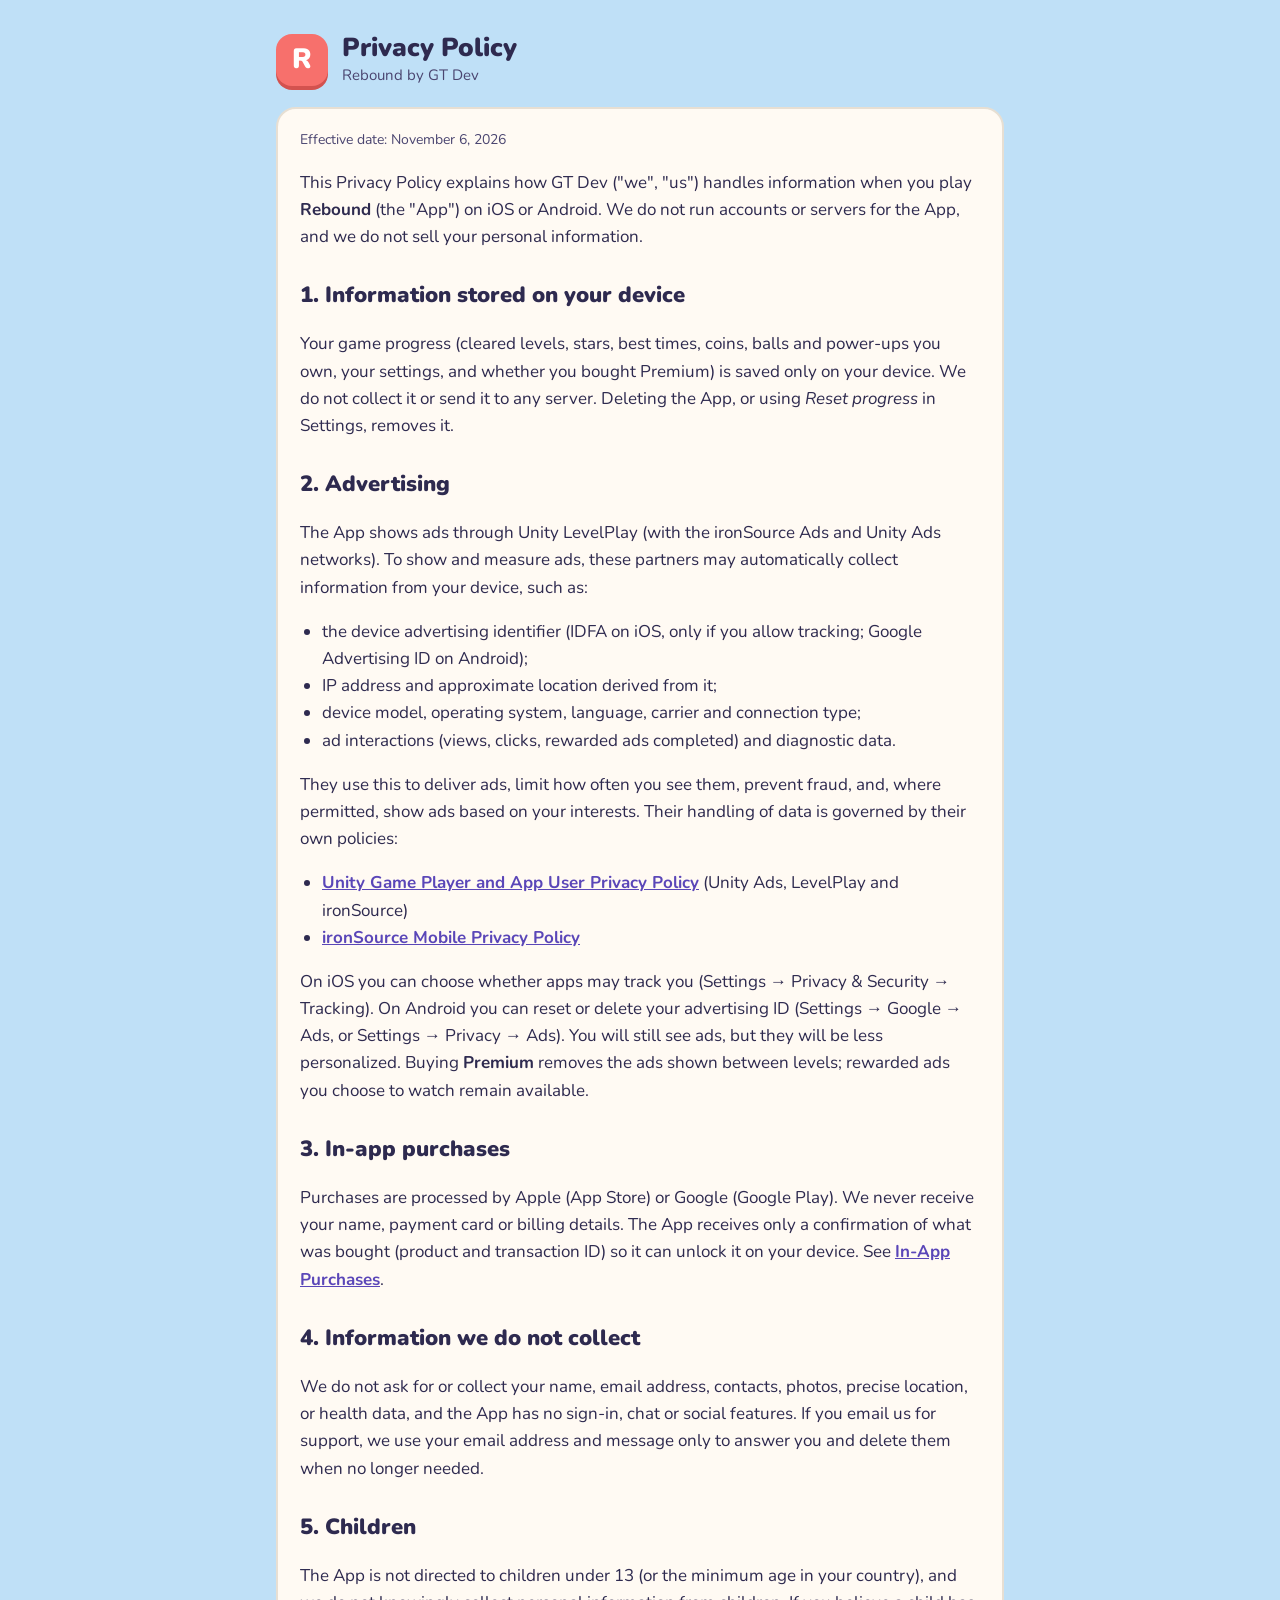
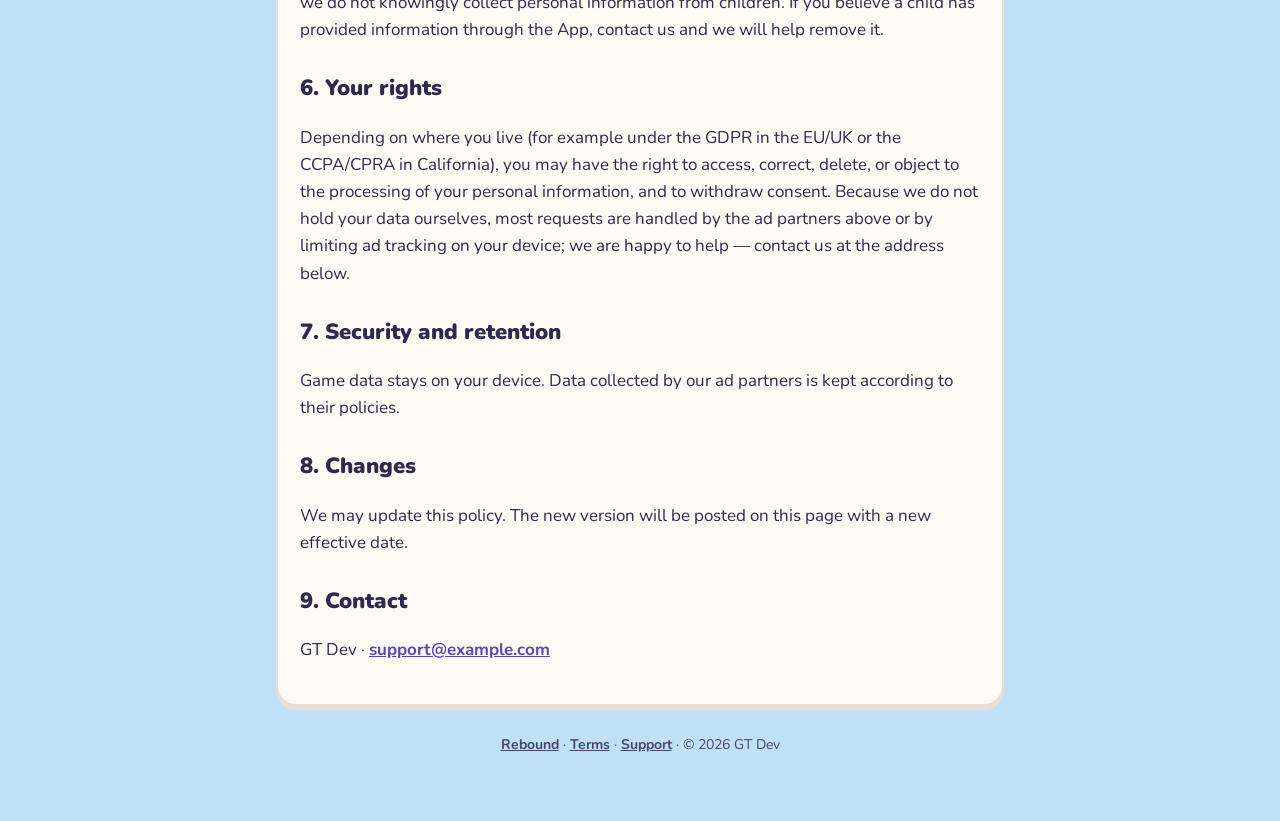
==== rebound/privacy/index.html @ 6fb93390 "Add Rebound privacy policy, terms, purchases and support pages" ====
<!doctype html>
<html lang="en">
<head>
<meta charset="utf-8">
<meta name="viewport" content="width=device-width, initial-scale=1">
<title>Rebound Privacy Policy</title>
<meta name="description" content="How Rebound by GT Dev handles your data.">
<link rel="preconnect" href="https://fonts.googleapis.com">
<link href="https://fonts.googleapis.com/css2?family=Nunito:wght@400;700;800;900&display=swap" rel="stylesheet">
<link rel="stylesheet" href="../../assets/style.css">
</head>
<body>
<div class="wrap">
  <header class="top">
    <a href="../"><div class="logo">R</div></a>
    <div><h1>Privacy Policy</h1><p>Rebound by GT Dev</p></div>
  </header>

  <div class="card">
    <p class="meta">Effective date: November 6, 2026</p>

    <p>This Privacy Policy explains how GT Dev ("we", "us") handles information when you play <strong>Rebound</strong> (the "App") on iOS or Android. We do not run accounts or servers for the App, and we do not sell your personal information.</p>

    <h2>1. Information stored on your device</h2>
    <p>Your game progress (cleared levels, stars, best times, coins, balls and power-ups you own, your settings, and whether you bought Premium) is saved only on your device. We do not collect it or send it to any server. Deleting the App, or using <em>Reset progress</em> in Settings, removes it.</p>

    <h2>2. Advertising</h2>
    <p>The App shows ads through Unity LevelPlay (with the ironSource Ads and Unity Ads networks). To show and measure ads, these partners may automatically collect information from your device, such as:</p>
    <ul>
      <li>the device advertising identifier (IDFA on iOS, only if you allow tracking; Google Advertising ID on Android);</li>
      <li>IP address and approximate location derived from it;</li>
      <li>device model, operating system, language, carrier and connection type;</li>
      <li>ad interactions (views, clicks, rewarded ads completed) and diagnostic data.</li>
    </ul>
    <p>They use this to deliver ads, limit how often you see them, prevent fraud, and, where permitted, show ads based on your interests. Their handling of data is governed by their own policies:</p>
    <ul>
      <li><a href="https://unity.com/legal/game-player-and-app-user-privacy-policy" rel="noopener">Unity Game Player and App User Privacy Policy</a> (Unity Ads, LevelPlay and ironSource)</li>
      <li><a href="https://developers.is.com/ironsource-mobile/air/ironsource-mobile-privacy-policy/" rel="noopener">ironSource Mobile Privacy Policy</a></li>
    </ul>
    <p>On iOS you can choose whether apps may track you (Settings → Privacy &amp; Security → Tracking). On Android you can reset or delete your advertising ID (Settings → Google → Ads, or Settings → Privacy → Ads). You will still see ads, but they will be less personalized. Buying <strong>Premium</strong> removes the ads shown between levels; rewarded ads you choose to watch remain available.</p>

    <h2>3. In-app purchases</h2>
    <p>Purchases are processed by Apple (App Store) or Google (Google Play). We never receive your name, payment card or billing details. The App receives only a confirmation of what was bought (product and transaction ID) so it can unlock it on your device. See <a href="../purchases/">In-App Purchases</a>.</p>

    <h2>4. Information we do not collect</h2>
    <p>We do not ask for or collect your name, email address, contacts, photos, precise location, or health data, and the App has no sign-in, chat or social features. If you email us for support, we use your email address and message only to answer you and delete them when no longer needed.</p>

    <h2>5. Children</h2>
    <p>The App is not directed to children under 13 (or the minimum age in your country), and we do not knowingly collect personal information from children. If you believe a child has provided information through the App, contact us and we will help remove it.</p>

    <h2>6. Your rights</h2>
    <p>Depending on where you live (for example under the GDPR in the EU/UK or the CCPA/CPRA in California), you may have the right to access, correct, delete, or object to the processing of your personal information, and to withdraw consent. Because we do not hold your data ourselves, most requests are handled by the ad partners above or by limiting ad tracking on your device; we are happy to help — contact us at the address below.</p>

    <h2>7. Security and retention</h2>
    <p>Game data stays on your device. Data collected by our ad partners is kept according to their policies.</p>

    <h2>8. Changes</h2>
    <p>We may update this policy. The new version will be posted on this page with a new effective date.</p>

    <h2>9. Contact</h2>
    <p>GT Dev · <a href="mailto:support@example.com">support@example.com</a></p>
  </div>

  <footer><a href="../">Rebound</a> · <a href="../terms/">Terms</a> · <a href="../support/">Support</a> · © 2026 GT Dev</footer>
</div>
</body>
</html>
---- assets/style.css ----
:root {
  --ink: #2e2a4f;
  --muted: #4a4570;
  --bg: #bfe0f7;
  --card: #fffaf3;
  --line: #e7dfd3;
  --accent: #f7706c;
  --accent-dark: #d3524f;
  --lilac: #8f79d6;
  --link: #5a46b8;
}
@media (prefers-color-scheme: dark) {
  :root {
    --ink: #f1eefc;
    --muted: #c4bfe0;
    --bg: #1b1933;
    --card: #2a2747;
    --line: #3d3962;
    --link: #b9a9ff;
  }
}
* { box-sizing: border-box; }
html { -webkit-text-size-adjust: 100%; }
body {
  margin: 0;
  background: var(--bg);
  color: var(--ink);
  font: 17px/1.6 "Nunito", -apple-system, BlinkMacSystemFont, "Segoe UI", Roboto, sans-serif;
}
.wrap { max-width: 760px; margin: 0 auto; padding: 32px 16px 64px; }
header.top { display: flex; align-items: center; gap: 14px; margin-bottom: 20px; }
header.top a { color: inherit; text-decoration: none; }
.logo {
  width: 52px; height: 52px; border-radius: 16px; flex: none;
  background: var(--accent); color: #fff; font-weight: 900; font-size: 28px;
  display: grid; place-items: center; box-shadow: 0 4px 0 var(--accent-dark);
}
header.top h1 { margin: 0; font-size: 26px; font-weight: 900; line-height: 1.2; }
header.top p { margin: 0; color: var(--muted); font-size: 15px; }
.card {
  background: var(--card); border: 2px solid var(--line); border-radius: 20px;
  padding: 24px 22px; box-shadow: 0 4px 0 var(--line);
}
.card + .card { margin-top: 18px; }
h2 { font-size: 22px; font-weight: 900; margin: 28px 0 8px; }
h2:first-child { margin-top: 0; }
h3 { font-size: 18px; font-weight: 800; margin: 20px 0 6px; }
p, li { color: var(--ink); }
.meta { color: var(--muted); font-size: 14px; margin-top: -4px; }
a { color: var(--link); font-weight: 700; }
ul { padding-left: 22px; }
table { width: 100%; border-collapse: collapse; font-size: 15px; margin: 8px 0; }
th, td { text-align: left; padding: 8px 6px; border-bottom: 1px solid var(--line); vertical-align: top; }
th { font-weight: 800; }
.tablewrap { overflow-x: auto; }
.links { display: grid; gap: 12px; margin: 0; padding: 0; list-style: none; }
.btn {
  display: block; text-decoration: none; text-align: center;
  background: var(--card); color: var(--ink); font-weight: 800; font-size: 17px;
  padding: 14px 18px; border-radius: 16px; border: 2px solid var(--line);
  box-shadow: 0 4px 0 var(--line); transition: transform .08s, box-shadow .08s;
}
.btn:active { transform: translateY(4px); box-shadow: 0 0 0 var(--line); }
.btn.primary { background: var(--accent); color: #fff; border-color: var(--accent-dark); box-shadow: 0 4px 0 var(--accent-dark); }
footer { margin-top: 28px; text-align: center; color: var(--muted); font-size: 14px; }
footer a { color: var(--muted); }
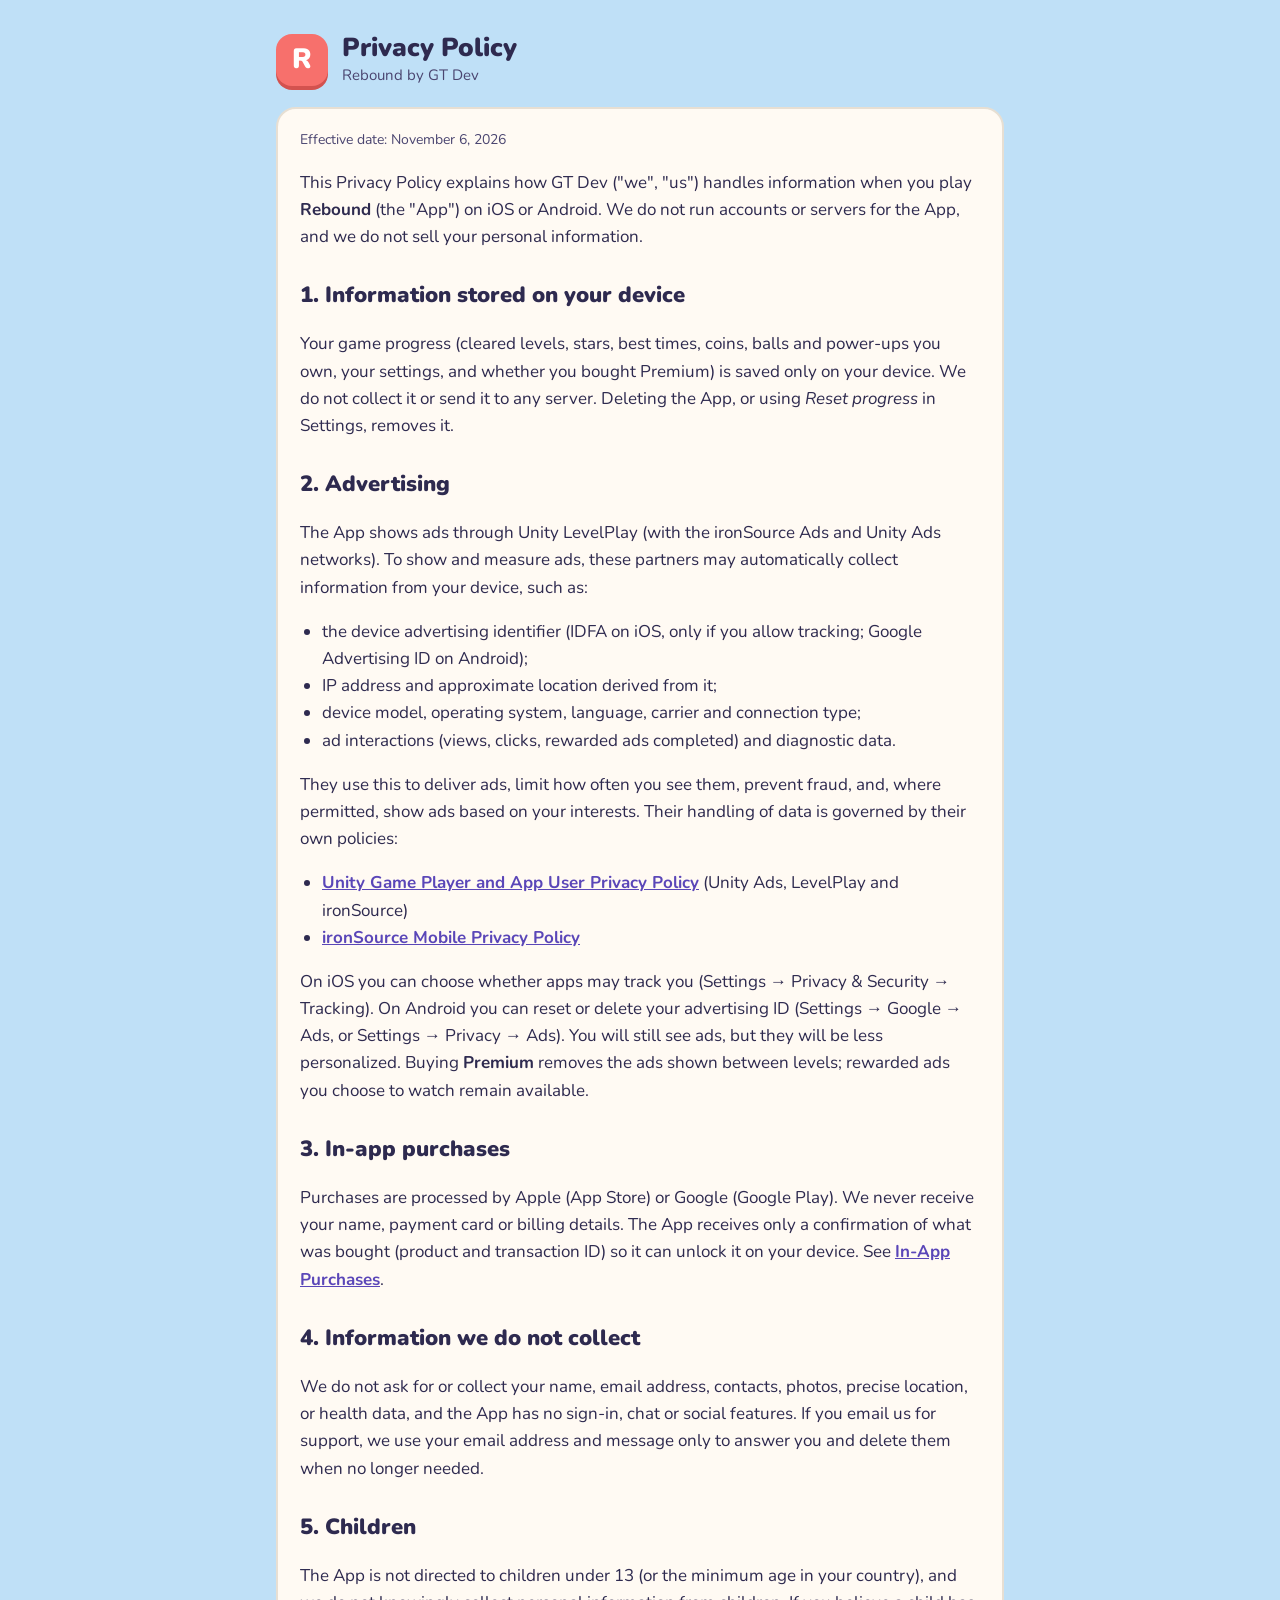
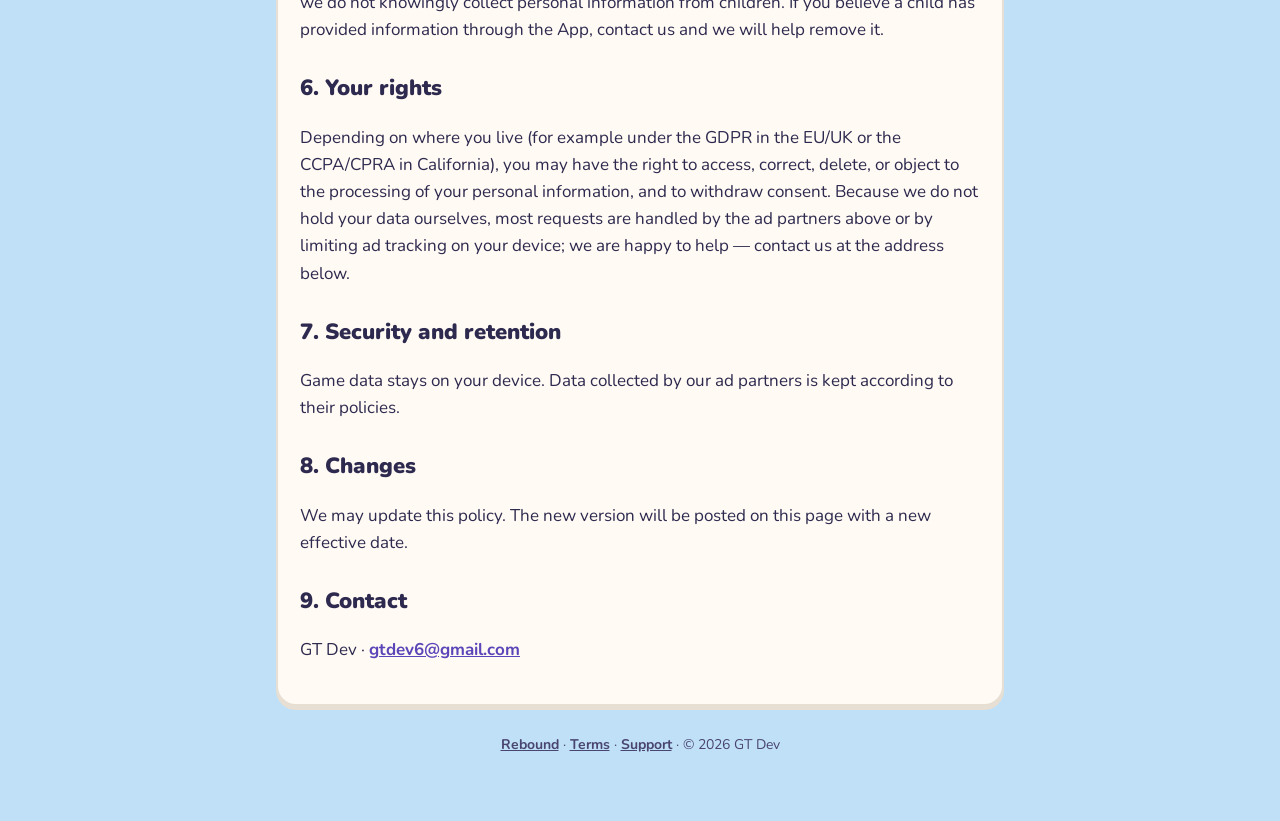
==== commit a2f4a9f3: "Use gtdev6@gmail.com as the contact address" ====
--- a/rebound/privacy/index.html
+++ b/rebound/privacy/index.html
@@ -58,7 +58,7 @@
     <p>We may update this policy. The new version will be posted on this page with a new effective date.</p>
 
     <h2>9. Contact</h2>
-    <p>GT Dev · <a href="mailto:support@example.com">support@example.com</a></p>
+    <p>GT Dev · <a href="mailto:gtdev6@gmail.com">gtdev6@gmail.com</a></p>
   </div>
 
   <footer><a href="../">Rebound</a> · <a href="../terms/">Terms</a> · <a href="../support/">Support</a> · © 2026 GT Dev</footer>
